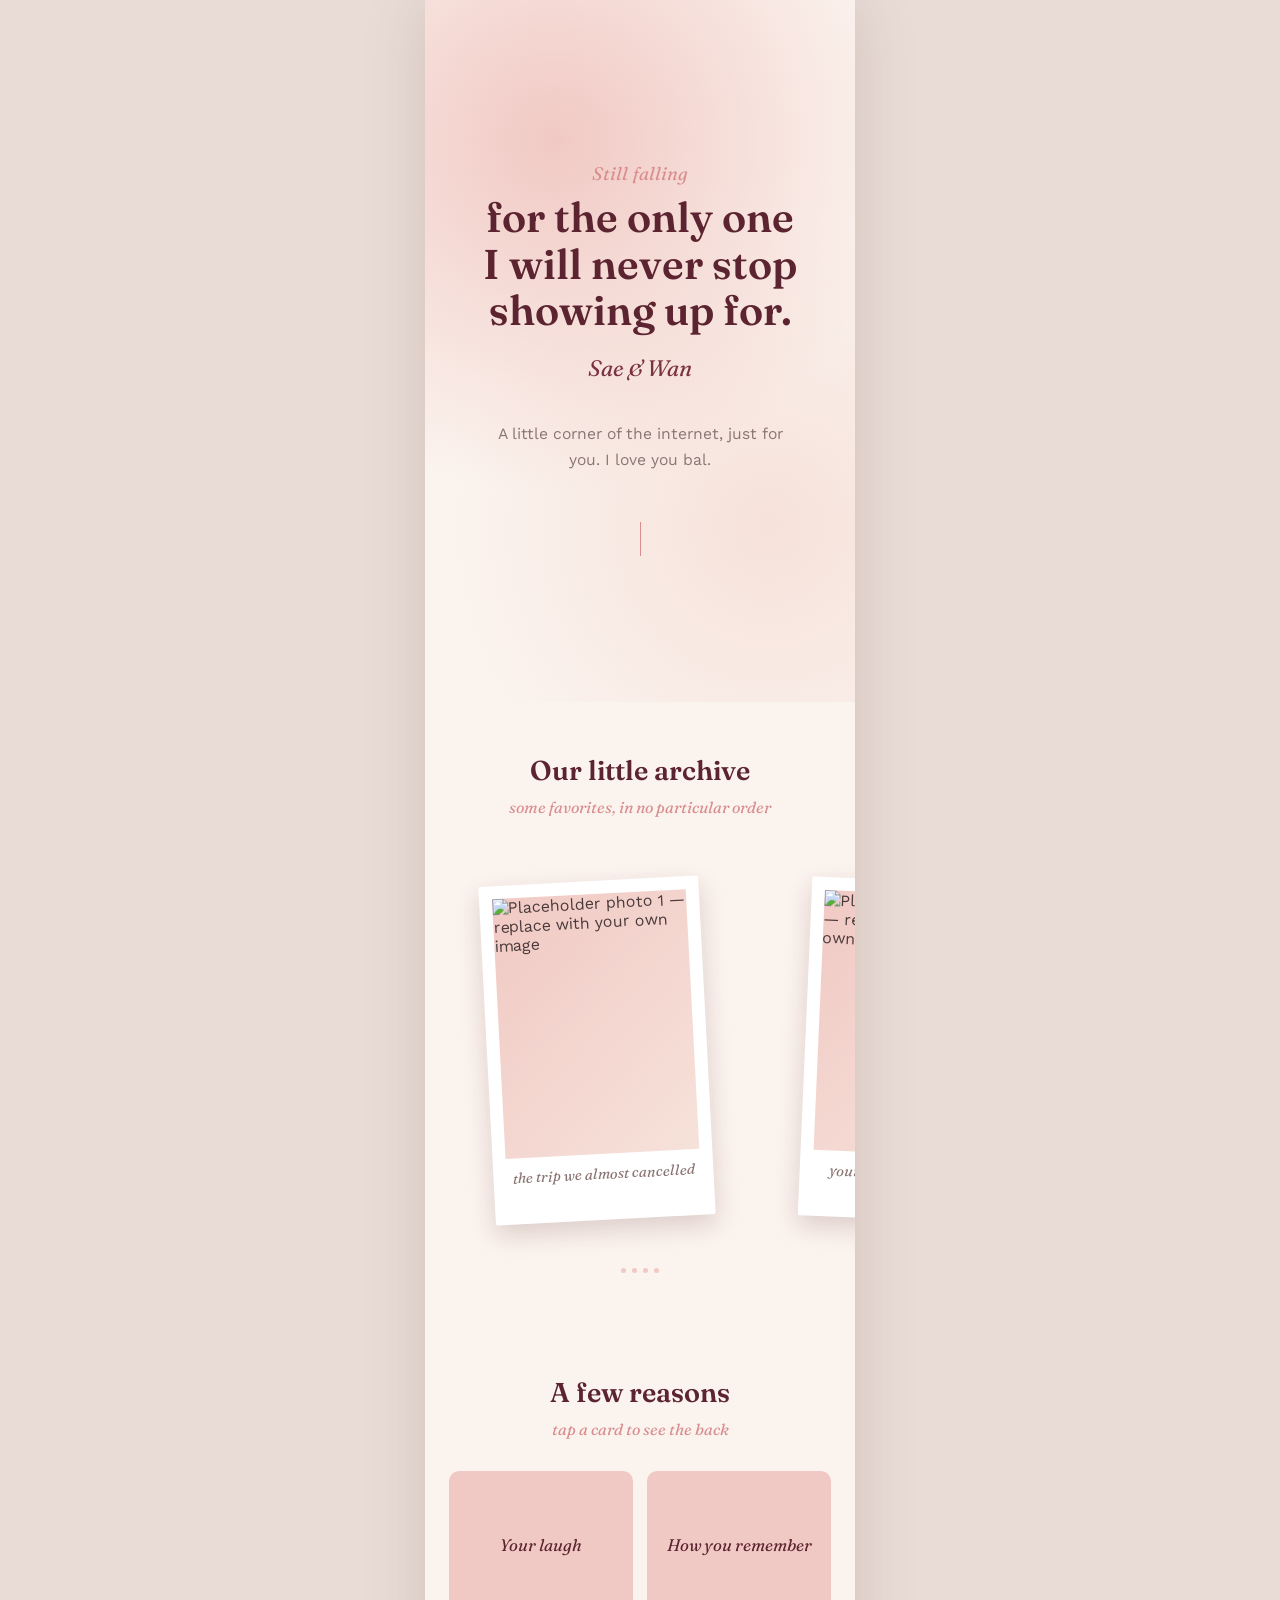
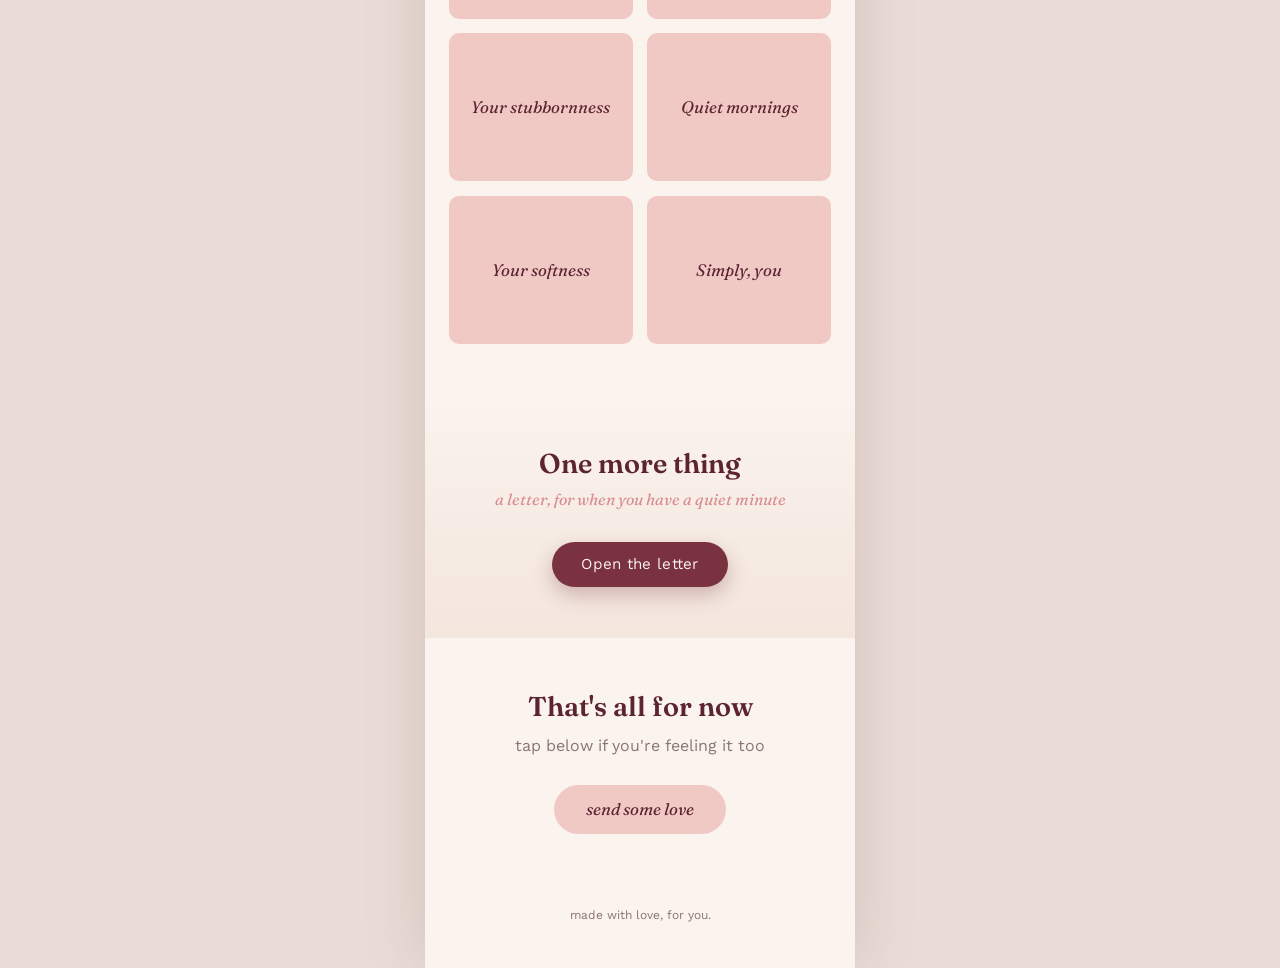
==== index.html @ e4a7bdc3 "Add files via upload" ====
<!DOCTYPE html>
<html lang="en">
<head>
<meta charset="UTF-8">
<meta name="viewport" content="width=device-width, initial-scale=1.0">
<title>For You</title>

<!-- Google Fonts: Fraunces (warm, personable serif for headlines) + Work Sans (clean body sans) -->
<link rel="preconnect" href="https://fonts.googleapis.com">
<link rel="stylesheet" href="style.css">
<link rel="preconnect" href="https://fonts.gstatic.com" crossorigin>
<link href="https://fonts.googleapis.com/css2?family=Fraunces:ital,opsz,wght@0,9..144,400;0,9..144,600;1,9..144,500;1,9..144,600&family=Work+Sans:wght@400;500;600&display=swap" rel="stylesheet">

</head>
<body>

<div class="frame" id="frame">

  <!-- ============================================
       1. HERO
       ============================================ -->
  <section class="hero" id="hero">
    <div class="heart-field" id="heartField" aria-hidden="true"></div>

    <span>
      <span class="hero-eyebrow-word">Still</span>
      <span class="hero-eyebrow-word">falling</span>
    </span>

    <h1>for the only one<br>I will never stop<br>showing up for.</h1>

    <p class="names">Sae &amp; Wan</p>

    <p class="sub">A little corner of the internet, just for you. I love you bal.</p>

    <div class="scroll-hint" aria-hidden="true"></div>
  </section>

  <!-- ============================================
       2. PHOTO GALLERY / SCRAPBOOK
       ============================================ -->
  <section class="reveal" id="gallery">
    <h2 class="section-title">Our little archive</h2>
    <p class="section-kicker">some favorites, in no particular order</p>

    <div class="gallery-strip">
      <figure class="polaroid">
        <!-- EDIT: replace src with your photo URL -->
        <img src="" alt="Placeholder photo 1 — replace with your own image" loading="lazy">
        <!-- EDIT: YOUR CONTENT HERE -->
        <figcaption>the trip we almost cancelled</figcaption>
      </figure>

      <figure class="polaroid">
        <!-- EDIT: replace src with your photo URL -->
        <img src="" alt="Placeholder photo 2 — replace with your own image" loading="lazy">
        <!-- EDIT: YOUR CONTENT HERE -->
        <figcaption>your terrible, wonderful pancakes</figcaption>
      </figure>

      <figure class="polaroid">
        <!-- EDIT: replace src with your photo URL -->
        <img src="" alt="Placeholder photo 3 — replace with your own image" loading="lazy">
        <!-- EDIT: YOUR CONTENT HERE -->
        <figcaption>the couch, a sunday, nothing planned</figcaption>
      </figure>

      <figure class="polaroid">
        <!-- EDIT: replace src with your photo URL -->
        <img src="" alt="Placeholder photo 4 — replace with your own image" loading="lazy">
        <!-- EDIT: YOUR CONTENT HERE -->
        <figcaption>that concert we drove too far for</figcaption>
      </figure>
    </div>
    <div class="gallery-dots" aria-hidden="true"><span></span><span></span><span></span><span></span></div>
  </section>

  <!-- ============================================
       3. REASONS I LOVE YOU — flip cards
       ============================================ -->
  <section class="reveal" id="reasons">
    <h2 class="section-title">A few reasons</h2>
    <p class="section-kicker">tap a card to see the back</p>

    <div class="reasons-grid">
      <!-- EDIT: YOUR CONTENT HERE — each card front/back below -->
      <div class="flip-card" tabindex="0" role="button" aria-label="Reveal reason">
        <div class="flip-card-inner">
          <div class="flip-face flip-front">Your laugh</div>
          <div class="flip-face flip-back">It's loud, unguarded, and I plan bad jokes just to hear it.</div>
        </div>
      </div>

      <div class="flip-card" tabindex="0" role="button" aria-label="Reveal reason">
        <div class="flip-card-inner">
          <div class="flip-face flip-front">How you remember</div>
          <div class="flip-face flip-back">You hold onto the small details of my day that I forget I told you.</div>
        </div>
      </div>

      <div class="flip-card" tabindex="0" role="button" aria-label="Reveal reason">
        <div class="flip-card-inner">
          <div class="flip-face flip-front">Your stubbornness</div>
          <div class="flip-face flip-back">You fight for what you believe in, including me, on my worst days.</div>
        </div>
      </div>

      <div class="flip-card" tabindex="0" role="button" aria-label="Reveal reason">
        <div class="flip-card-inner">
          <div class="flip-face flip-front">Quiet mornings</div>
          <div class="flip-face flip-back">You make even the boring parts of life feel worth showing up for.</div>
        </div>
      </div>

      <div class="flip-card" tabindex="0" role="button" aria-label="Reveal reason">
        <div class="flip-card-inner">
          <div class="flip-face flip-front">Your softness</div>
          <div class="flip-face flip-back">You care hard, even when it's inconvenient, even when it costs you.</div>
        </div>
      </div>

      <div class="flip-card" tabindex="0" role="button" aria-label="Reveal reason">
        <div class="flip-card-inner">
          <div class="flip-face flip-front">Simply, you</div>
          <div class="flip-face flip-back">However I try to explain it, it always comes back to just — you.</div>
        </div>
      </div>
    </div>
  </section>

  <!-- ============================================
       4. LOVE LETTER
       ============================================ -->
  <section class="reveal letter-section" id="letter">
    <h2 class="section-title">One more thing</h2>
    <p class="section-kicker">a letter, for when you have a quiet minute</p>

    <button class="letter-open-btn" id="letterBtn" type="button">Open the letter</button>

    <div class="parchment" id="parchment">
      <div class="parchment-card">
        <!-- EDIT: YOUR CONTENT HERE — the whole letter below is a placeholder -->
        <p class="salutation">My dearest [Her Name],</p>
        <div class="letter-body">
          <p>I wanted to write down the things I don't always say out loud — not because I don't feel them, but because you make it easy to forget to say them.</p>
          <p>Thank you for the ordinary days. For choosing me on the hard ones. For being exactly, unmistakably yourself, and letting me love every part of it.</p>
          <p>Here's to another year of us — the good mornings, the bad jokes, and everything in between.</p>
        </div>
        <p class="signature">Yours, always</p>
        <p class="letter-date">[Date]</p>
      </div>
    </div>
  </section>

  <!-- ============================================
       5. CLOSING
       ============================================ -->
  <section class="reveal closing" id="closing">
    <h2 class="section-title">That's all for now</h2>
    <p>tap below if you're feeling it too</p>
    <button class="send-love-btn" id="sendLoveBtn" type="button">send some love</button>
  </section>

  <p class="footer-mark">made with love, for you.</p>

</div>

<script src="script.js"></script>

</body>
</html>
---- style.css ----
/* ============================================
     TOKENS
     ============================================ */
  :root{
    --cream:      #FBF3EE;
    --paper:      #FAF5E9;
    --blush:      #F1C9C4;
    --rose:       #D98D8F;
    --wine:       #7A3140;
    --wine-deep:  #5C2430;
    --gold:       #C7A166;
    --ink:        #4A3A3B;
    --ink-soft:   #8A7574;

    --font-display: 'Fraunces', serif;
    --font-body: 'Work Sans', sans-serif;

    --dur: 1;
  }

  @media (prefers-reduced-motion: reduce){
    :root{ --dur: 0; }
    *, *::before, *::after{
      animation-duration: 0.001ms !important;
      animation-iteration-count: 1 !important;
      transition-duration: 0.001ms !important;
      scroll-behavior: auto !important;
    }
  }

  *{ box-sizing: border-box; }

  html{
    scroll-behavior: smooth;
  }

  body{
    margin: 0;
    background: #E9DCD6;
    font-family: var(--font-body);
    color: var(--ink);
    -webkit-tap-highlight-color: transparent;
    overflow-x: hidden;
  }

  /* Center the mobile frame on wider (desktop) viewports */
  .frame{
    max-width: 430px;
    margin: 0 auto;
    background: var(--cream);
    position: relative;
    overflow-x: hidden;
    min-height: 100vh;
    box-shadow: 0 0 60px rgba(90, 40, 40, 0.15);
  }

  section{
    padding: 3.2rem 1.5rem;
    position: relative;
  }

  h1, h2, h3{
    font-family: var(--font-display);
    margin: 0;
    color: var(--wine-deep);
    font-weight: 600;
  }

  p{
    line-height: 1.65;
    margin: 0 0 0.9em 0;
  }

  button{
    font-family: var(--font-body);
    cursor: pointer;
    border: none;
    background: none;
  }
  button:focus-visible,
  a:focus-visible,
  .flip-card:focus-visible{
    outline: 2px solid var(--wine);
    outline-offset: 3px;
  }

  /* Entrance reveal — one quiet fade+rise per section, triggered once on scroll into view */
  .reveal{
    opacity: 0;
    transform: translateY(18px);
    transition: opacity 0.9s ease, transform 0.9s ease;
  }
  .reveal.in-view{
    opacity: 1;
    transform: translateY(0);
  }

  /* ============================================
     AMBIENT FLOATING HEARTS (hero background)
     ============================================ */
  .heart-field{
    position: absolute;
    inset: 0;
    overflow: hidden;
    pointer-events: none;
  }
  .drift-heart{
    position: absolute;
    bottom: -20px;
    font-size: 14px;
    color: var(--rose);
    opacity: 0.55;
    animation-name: drift-up;
    animation-timing-function: ease-in;
    animation-fill-mode: forwards;
  }
  @keyframes drift-up{
    0%   { transform: translateY(0) translateX(0) rotate(0deg); opacity: 0; }
    10%  { opacity: 0.55; }
    100% { transform: translateY(-420px) translateX(var(--drift-x, 20px)) rotate(25deg); opacity: 0; }
  }

  /* Burst hearts, spawned on tap of the "send love" button */
  .burst-heart{
    position: fixed;
    pointer-events: none;
    font-size: 16px;
    color: var(--wine);
    animation: burst-fly 1100ms ease-out forwards;
    z-index: 50;
  }
  @keyframes burst-fly{
    0%   { transform: translate(0,0) scale(0.6); opacity: 1; }
    100% { transform: translate(var(--bx), var(--by)) scale(1.1); opacity: 0; }
  }

  /* ============================================
     HERO
     ============================================ */
  .hero{
    min-height: 78vh;
    display: flex;
    flex-direction: column;
    align-items: center;
    justify-content: center;
    text-align: center;
    background:
      radial-gradient(circle at 30% 20%, var(--blush) 0%, transparent 55%),
      radial-gradient(circle at 80% 75%, #F6E2DA 0%, transparent 50%),
      var(--cream);
    padding-top: 4rem;
    padding-bottom: 3rem;
  }

  .hero-eyebrow-word{
    display: inline-block;
    font-family: var(--font-display);
    font-style: italic;
    font-size: 1.15rem;
    color: var(--rose);
    opacity: 0;
    animation: word-fade 0.8s ease forwards;
  }
  .hero-eyebrow-word:nth-child(1){ animation-delay: 0.15s; }
  .hero-eyebrow-word:nth-child(2){ animation-delay: 0.45s; }
  @keyframes word-fade{
    from{ opacity: 0; transform: translateY(8px); }
    to{ opacity: 1; transform: translateY(0); }
  }

  .hero h1{
    font-size: 2.6rem;
    line-height: 1.12;
    margin: 0.6rem 0 1rem;
    opacity: 0;
    animation: word-fade 0.9s ease forwards;
    animation-delay: 0.7s;
  }

  .hero .names{
    font-family: var(--font-display);
    font-style: italic;
    font-size: 1.4rem;
    color: var(--wine);
    opacity: 0;
    animation: word-fade 0.9s ease forwards;
    animation-delay: 1.05s;
  }

  .hero .sub{
    max-width: 30ch;
    color: var(--ink-soft);
    font-size: 0.98rem;
    margin-top: 0.9rem;
    opacity: 0;
    animation: word-fade 0.9s ease forwards;
    animation-delay: 1.3s;
  }

  .scroll-hint{
    margin-top: 2.2rem;
    width: 1px;
    height: 34px;
    background: var(--rose);
    opacity: 0;
    animation: word-fade 0.9s ease forwards, hint-grow 1.8s ease-in-out infinite;
    animation-delay: 1.6s, 2.4s;
  }
  @keyframes hint-grow{
    0%, 100% { transform: scaleY(0.6); opacity: 0.4; }
    50%      { transform: scaleY(1); opacity: 0.9; }
  }

  /* ============================================
     SECTION HEADINGS (shared)
     ============================================ */
  .section-title{
    font-size: 1.7rem;
    text-align: center;
    margin-bottom: 0.4rem;
  }
  .section-kicker{
    text-align: center;
    font-family: var(--font-display);
    font-style: italic;
    color: var(--rose);
    font-size: 1rem;
    margin-bottom: 1.8rem;
  }

  /* ============================================
     GALLERY — polaroid scroll-snap strip
     ============================================ */
  .gallery-strip{
    display: flex;
    gap: 1.1rem;
    overflow-x: auto;
    scroll-snap-type: x mandatory;
    padding: 1rem 1.4rem 1.6rem;
    margin: 0 -1.5rem;
    -webkit-overflow-scrolling: touch;
  }
  .gallery-strip::-webkit-scrollbar{ display: none; }

  .polaroid{
    flex: 0 0 auto;
    scroll-snap-align: center;
    width: 220px;
    background: #fff;
    padding: 0.8rem 0.8rem 1.2rem;
    box-shadow: 0 10px 24px rgba(90, 40, 40, 0.18);
    border-radius: 2px;
  }
  .polaroid:nth-child(odd){ transform: rotate(-3deg); }
  .polaroid:nth-child(even){ transform: rotate(2.5deg); }

  .polaroid img{
    width: 100%;
    height: 260px;
    object-fit: cover;
    display: block;
    background: linear-gradient(135deg, var(--blush), #F6E2DA);
  }
  .polaroid figcaption{
    font-family: var(--font-display);
    font-style: italic;
    font-size: 0.92rem;
    text-align: center;
    color: var(--ink-soft);
    padding-top: 0.7rem;
  }

  .gallery-dots{
    display: flex;
    justify-content: center;
    gap: 6px;
    margin-top: 0.4rem;
  }
  .gallery-dots span{
    width: 5px;
    height: 5px;
    border-radius: 50%;
    background: var(--blush);
  }

  /* ============================================
     REASONS — flip cards
     ============================================ */
  .reasons-grid{
    display: grid;
    grid-template-columns: 1fr 1fr;
    gap: 0.9rem;
  }

  .flip-card{
    perspective: 900px;
    height: 148px;
  }
  .flip-card-inner{
    position: relative;
    width: 100%;
    height: 100%;
    transition: transform 0.6s cubic-bezier(0.4, 0.2, 0.2, 1);
    transform-style: preserve-3d;
  }
  .flip-card.flipped .flip-card-inner{
    transform: rotateY(180deg);
  }
  .flip-face{
    position: absolute;
    inset: 0;
    -webkit-backface-visibility: hidden;
    backface-visibility: hidden;
    border-radius: 10px;
    display: flex;
    align-items: center;
    justify-content: center;
    text-align: center;
    padding: 0.9rem;
  }
  .flip-front{
    background: var(--blush);
    color: var(--wine-deep);
    font-family: var(--font-display);
    font-size: 1.05rem;
    font-style: italic;
  }
  .flip-back{
    background: var(--wine);
    color: var(--cream);
    transform: rotateY(180deg);
    font-size: 0.88rem;
    line-height: 1.5;
  }
  .flip-hint{
    text-align: center;
    font-size: 0.8rem;
    color: var(--ink-soft);
    margin-top: 1rem;
  }

  /* ============================================
     LOVE LETTER
     ============================================ */
  .letter-section{
    background: linear-gradient(180deg, var(--cream), #F3E6DD);
  }

  .letter-open-btn{
    display: block;
    margin: 0 auto;
    background: var(--wine);
    color: var(--cream);
    padding: 0.85rem 1.8rem;
    border-radius: 999px;
    font-size: 0.95rem;
    letter-spacing: 0.02em;
    box-shadow: 0 8px 20px rgba(122, 49, 64, 0.3);
    transition: transform 0.3s ease, opacity 0.3s ease;
  }
  .letter-open-btn:active{ transform: scale(0.96); }

  .letter-open-btn.is-hidden{
    opacity: 0;
    pointer-events: none;
    height: 0;
    margin: 0;
    overflow: hidden;
  }

  .parchment{
    max-height: 0;
    opacity: 0;
    overflow: hidden;
    transition: max-height 0.9s ease, opacity 0.7s ease, margin 0.7s ease;
    margin-top: 0;
  }
  .parchment.open{
    max-height: 900px;
    opacity: 1;
    margin-top: 1.6rem;
  }

  .parchment-card{
    background: var(--paper);
    border: 1px solid #E7D8C4;
    border-radius: 4px;
    padding: 2rem 1.6rem;
    box-shadow: 0 14px 30px rgba(90, 40, 40, 0.14);
    font-family: var(--font-display);
  }
  .parchment-card .salutation{
    font-style: italic;
    font-size: 1.15rem;
    color: var(--wine-deep);
    margin-bottom: 1rem;
  }
  .parchment-card .letter-body{
    font-size: 1rem;
    line-height: 1.85;
    color: var(--ink);
  }
  .parchment-card .signature{
    margin-top: 1.4rem;
    font-style: italic;
    font-size: 1.1rem;
    color: var(--wine);
    text-align: right;
  }
  .parchment-card .letter-date{
    text-align: right;
    font-family: var(--font-body);
    font-size: 0.78rem;
    color: var(--ink-soft);
    margin-top: 0.2rem;
  }

  /* ============================================
     CLOSING / SEND LOVE
     ============================================ */
  .closing{
    text-align: center;
    padding-bottom: 4.5rem;
  }
  .closing p{
    color: var(--ink-soft);
    max-width: 28ch;
    margin: 0.6rem auto 1.6rem;
  }
  .send-love-btn{
    background: var(--blush);
    color: var(--wine-deep);
    font-family: var(--font-display);
    font-style: italic;
    font-size: 1.05rem;
    padding: 0.9rem 2rem;
    border-radius: 999px;
    transition: transform 0.25s ease;
  }
  .send-love-btn:active{ transform: scale(0.94); }

  .footer-mark{
    text-align: center;
    font-size: 0.75rem;
    color: var(--ink-soft);
    padding-bottom: 2rem;
  }
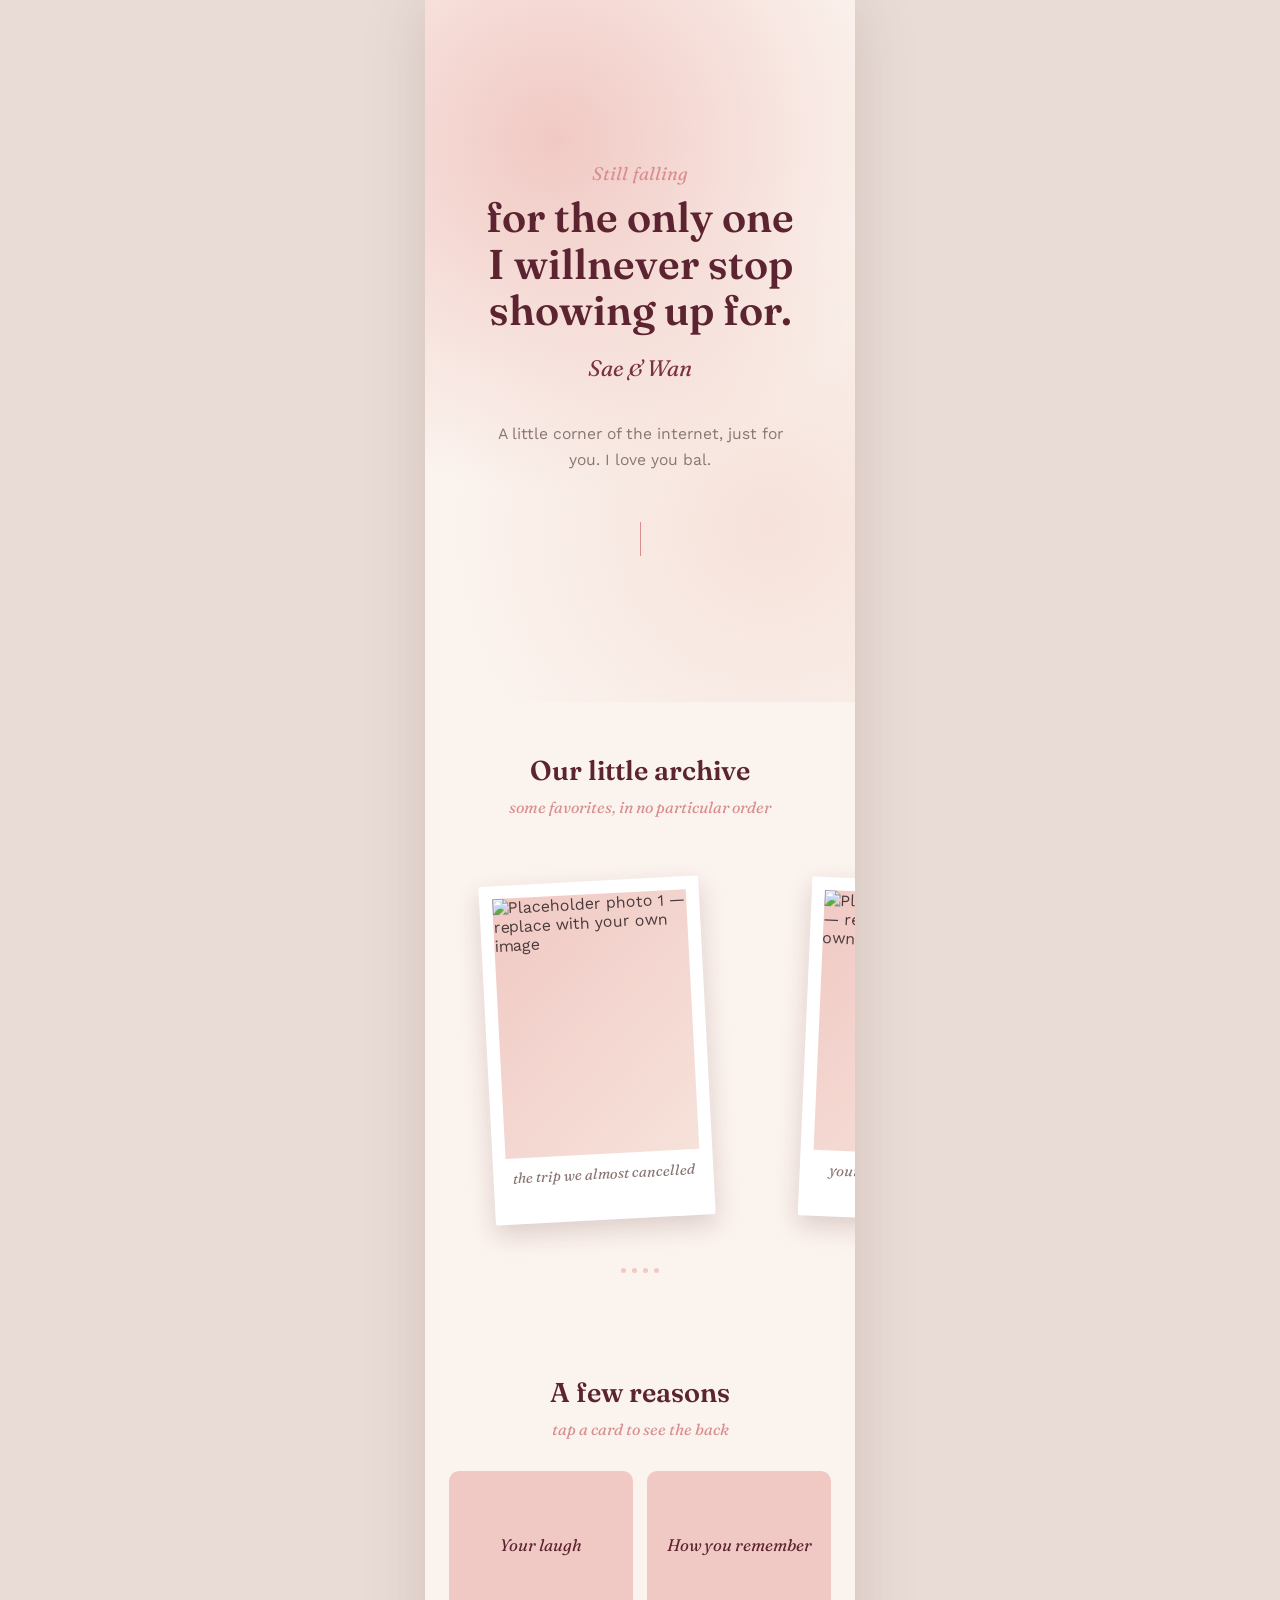
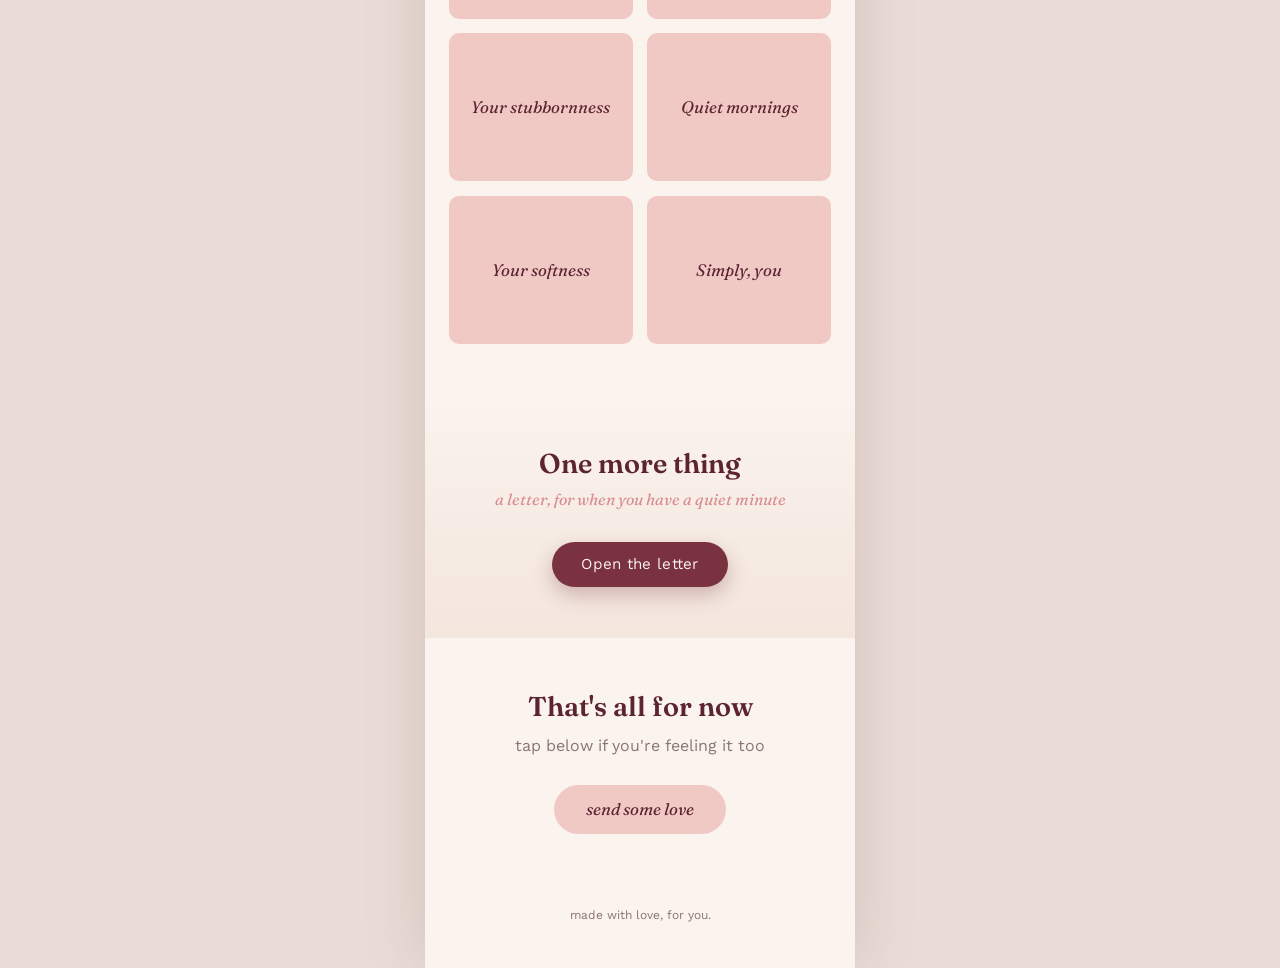
==== commit 47f50b65: "test again" ====
--- a/index.html
+++ b/index.html
@@ -27,7 +27,7 @@
       <span class="hero-eyebrow-word">falling</span>
     </span>
 
-    <h1>for the only one<br>I will never stop<br>showing up for.</h1>
+    <h1>for the only one<br>I willnever stop<br>showing up for.</h1>
 
     <p class="names">Sae &amp; Wan</p>
 
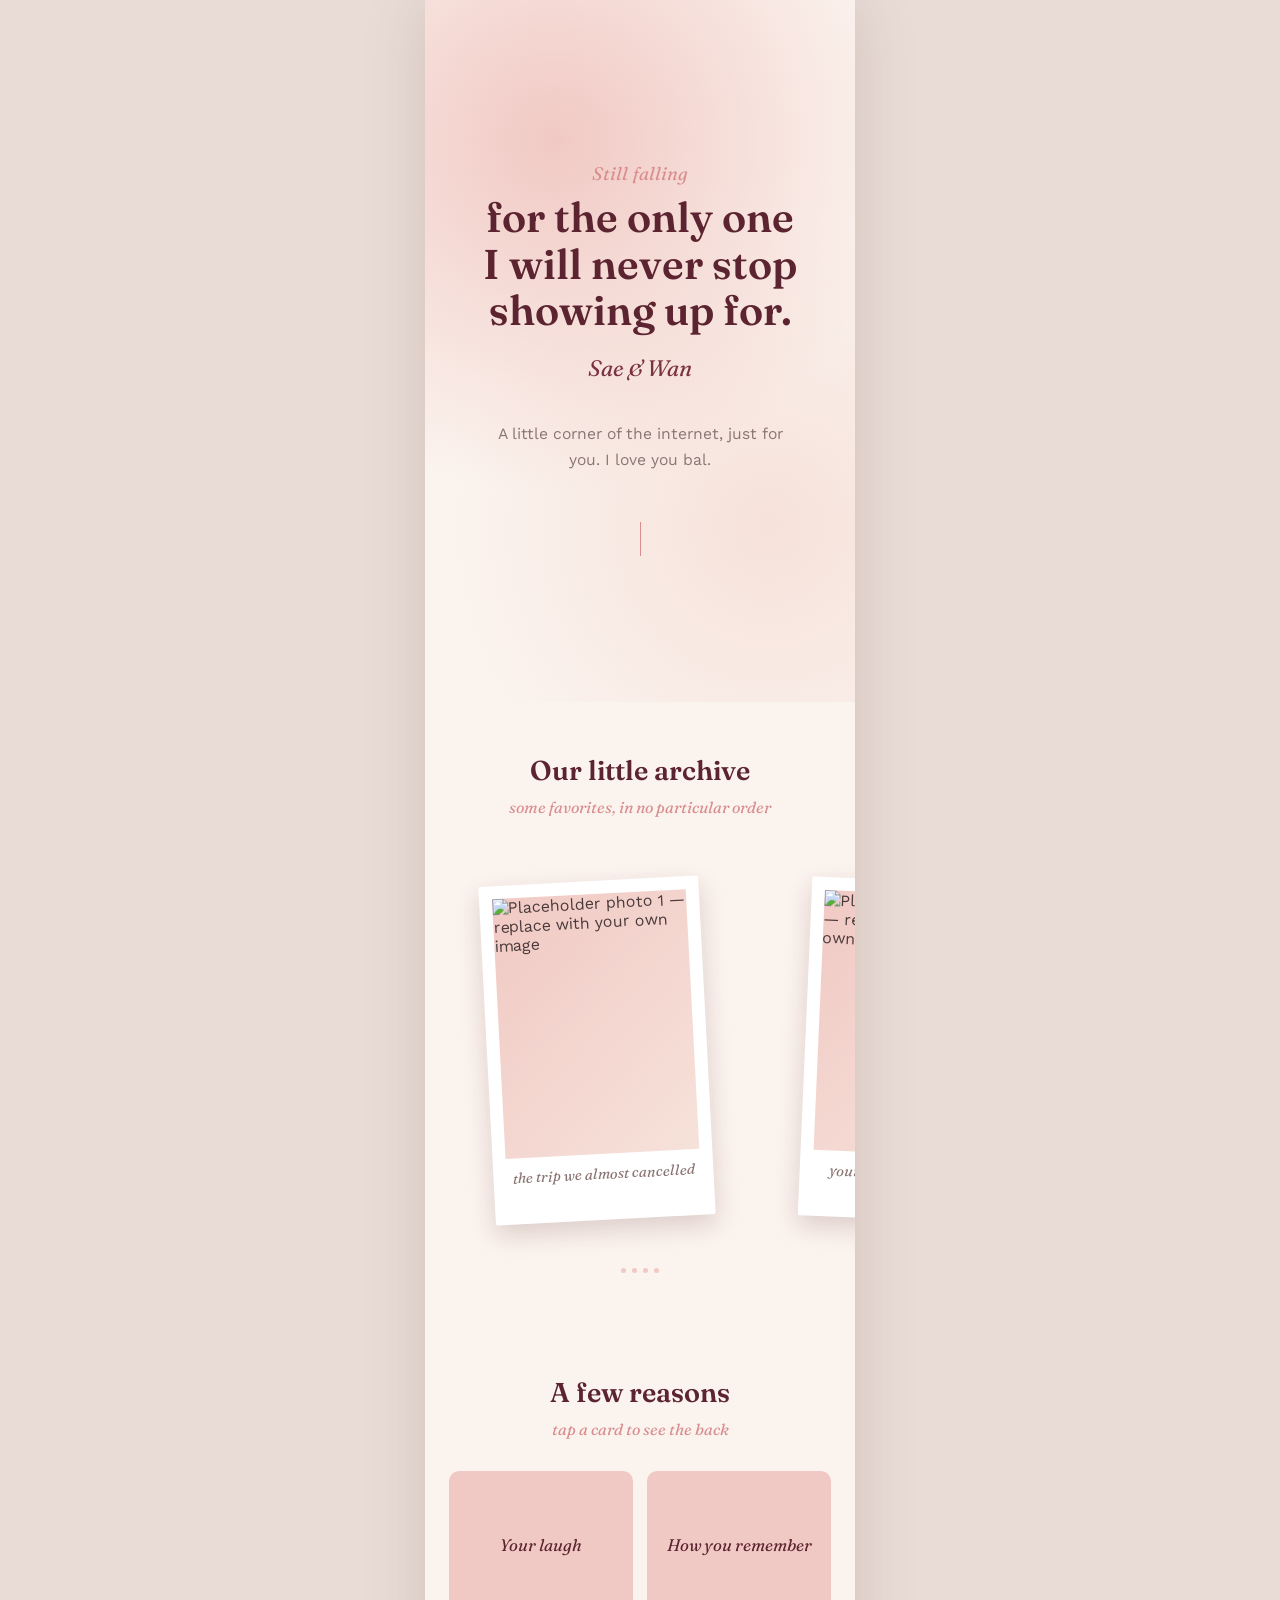
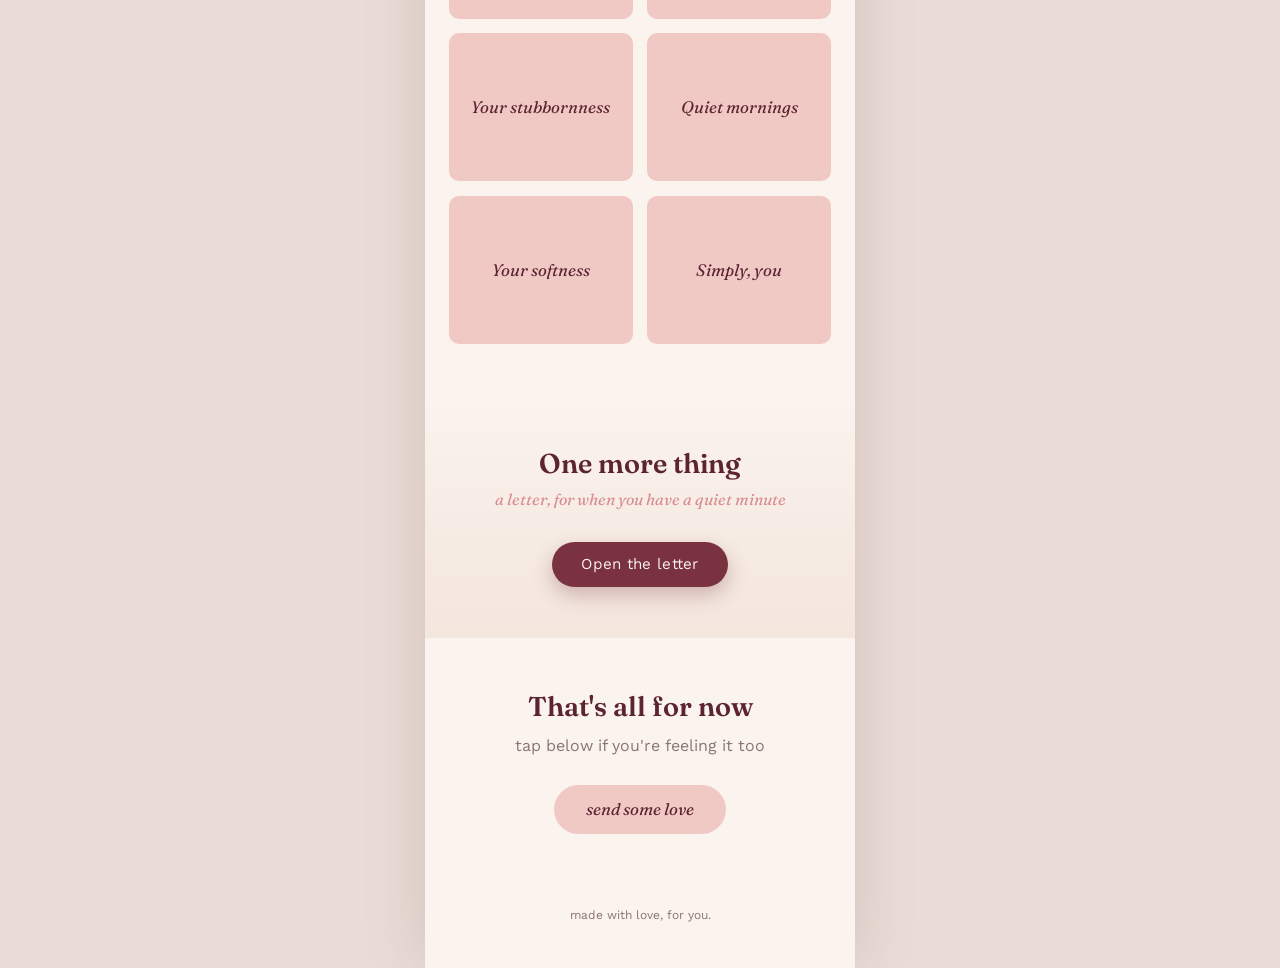
==== commit 9fed6b14: "fix spellings" ====
--- a/index.html
+++ b/index.html
@@ -27,7 +27,7 @@
       <span class="hero-eyebrow-word">falling</span>
     </span>
 
-    <h1>for the only one<br>I willnever stop<br>showing up for.</h1>
+    <h1>for the only one<br>I will never stop<br>showing up for.</h1>
 
     <p class="names">Sae &amp; Wan</p>
 
